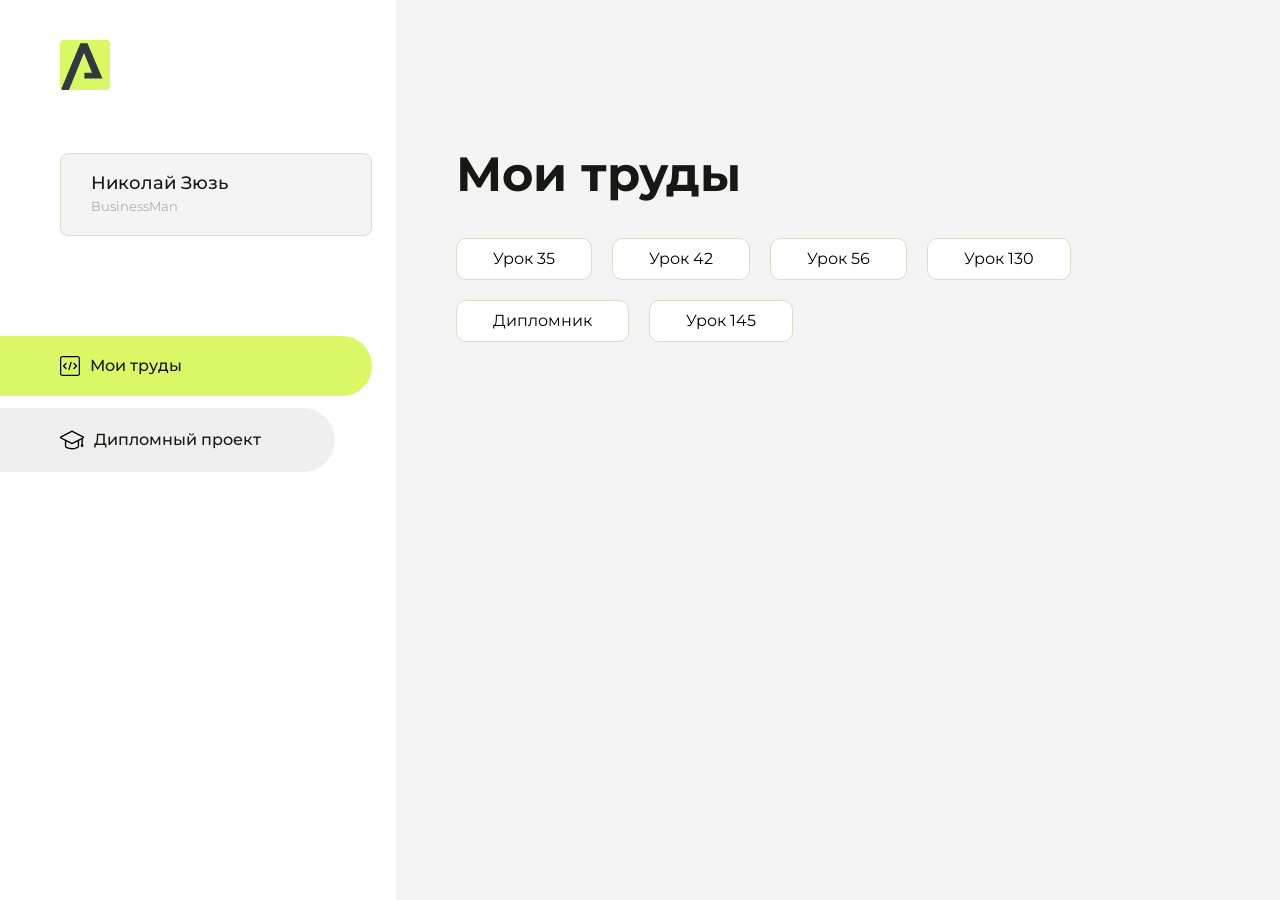
==== index.html @ 90c24ba6 "Update index.html" ====
<!DOCTYPE html>
<html lang="en">
<head>
    <meta charset="UTF-8">
    <meta name="viewport" content="width=device-width, initial-scale=1.0">
    <title>Мои труды</title>
    <link rel="shortcut icon" href="src/logo.ico" type="image/x-icon">
    <link rel="preconnect" href="https://fonts.googleapis.com">
    <link rel="preconnect" href="https://fonts.gstatic.com" crossorigin>
    <link href="https://fonts.googleapis.com/css2?family=Montserrat:wght@400;500;700&family=Rubik:wght@500&display=swap"
          rel="stylesheet">
    <link rel="stylesheet" href="Файлы/style.css">
</head>
<body id="body">
<div class="overlay" id="overlay"></div>
<div class="layout">
    <div class="burger" id="burger">
        <svg viewBox="0 0 24 24" fill="none" xmlns="http://www.w3.org/2000/svg">
            <g id="SVGRepo_bgCarrier" stroke-width="0"></g>
            <g id="SVGRepo_tracerCarrier" stroke-linecap="round" stroke-linejoin="round"></g>
            <g id="SVGRepo_iconCarrier">
                <path d="M4 18L20 18" stroke="#DAF765" stroke-width="2" stroke-linecap="round"></path>
                <path d="M4 12L20 12" stroke="#DAF765" stroke-width="2" stroke-linecap="round"></path>
                <path d="M4 6L20 6" stroke="#DAF765" stroke-width="2" stroke-linecap="round"></path>
            </g>
        </svg>
    </div>
    <aside class="sidebar" id="sidebar">
        <div class="sidebar__inner">
            <div class="logo">
                <svg width="50" height="50" viewBox="0 0 50 50" fill="none" xmlns="http://www.w3.org/2000/svg">
                    <g clip-path="url(#clip0_513_74730)">
                        <path d="M46.17 -0.257004H3.83C1.57281 -0.257004 -0.257 1.57281 -0.257 3.83V46.17C-0.257 48.4272 1.57281 50.257 3.83 50.257H46.17C48.4272 50.257 50.257 48.4272 50.257 46.17V3.83C50.257 1.57281 48.4272 -0.257004 46.17 -0.257004Z"
                              fill="#DAF765"/>
                        <path d="M24.375 38.4H42.461L27.441 3.1585H20.4355C20.4355 3.1585 6.7895 35.881 1.1945 49.294C2.015 50.0275 3.0945 50.257 3.6945 50.257H8.8445L23.954 13.07L32.0465 32.8285H24.375V38.4Z"
                              fill="#323843"/>
                    </g>
                    <defs>
                        <clipPath id="clip0_513_74730">
                            <rect width="50" height="50" fill="white"/>
                        </clipPath>
                    </defs>
                </svg>
            </div>
            <div class="sidebar__user">
                <div class="sidebar__name">Николай Зюзь</div>
                <div class="sidebar__text">BusinessMan</div>
            </div>
            <div class="sidebar__tabs">
                <div class="sidebar__item">
                    <button class="sidebar__button active" id="tasks">
                        <svg xmlns="http://www.w3.org/2000/svg" width="20" height="20" viewBox="0 0 20 20" fill="none">
                            <g clip-path="url(#clip0_704_74543)">
                                <path d="M17.7083 20H2.29167C1.0275 20 0 18.9725 0 17.7083V2.29167C0 1.0275 1.0275 0 2.29167 0H17.7083C18.9725 0 20 1.0275 20 2.29167V17.7083C20 18.9725 18.9725 20 17.7083 20ZM2.29167 1.25C1.7175 1.25 1.25 1.7175 1.25 2.29167V17.7083C1.25 18.2825 1.7175 18.75 2.29167 18.75H17.7083C18.2825 18.75 18.75 18.2825 18.75 17.7083V2.29167C18.75 1.7175 18.2825 1.25 17.7083 1.25H2.29167Z"
                                      fill="black"/>
                                <path d="M6.04167 13.125C5.88167 13.125 5.72167 13.0642 5.6 12.9417L3.1 10.4417C2.85583 10.1975 2.85583 9.80167 3.1 9.5575L5.6 7.0575C5.84417 6.81333 6.24 6.81333 6.48417 7.0575C6.72833 7.30167 6.72833 7.6975 6.48417 7.94167L4.42583 10L6.48417 12.0583C6.72833 12.3025 6.72833 12.6983 6.48417 12.9425C6.36167 13.0642 6.20167 13.125 6.04167 13.125Z"
                                      fill="black"/>
                                <path d="M8.95833 14.1667C8.9 14.1667 8.84 14.1583 8.78167 14.1417C8.45083 14.0442 8.26083 13.6967 8.35833 13.3658L10.4417 6.28251C10.5392 5.95084 10.8892 5.76417 11.2175 5.85917C11.5483 5.95667 11.7383 6.30417 11.6408 6.63501L9.5575 13.7183C9.47833 13.9908 9.22833 14.1667 8.95833 14.1667Z"
                                      fill="black"/>
                                <path d="M13.9583 13.125C13.7983 13.125 13.6383 13.0642 13.5167 12.9417C13.2725 12.6975 13.2725 12.3017 13.5167 12.0575L15.575 9.99916L13.5167 7.94083C13.2725 7.69666 13.2725 7.30083 13.5167 7.05666C13.7608 6.81249 14.1567 6.81249 14.4008 7.05666L16.9008 9.55666C17.145 9.80083 17.145 10.1967 16.9008 10.4408L14.4008 12.9408C14.2783 13.0642 14.1183 13.125 13.9583 13.125Z"
                                      fill="black"/>
                            </g>
                            <defs>
                                <clipPath id="clip0_704_74543">
                                    <rect width="20" height="20" fill="white"/>
                                </clipPath>
                            </defs>
                        </svg>
                        <span>Мои труды</span></button>
                </div>
                <div class="sidebar__item">
                    <button class="sidebar__button" id="diplom">
                        <svg xmlns="http://www.w3.org/2000/svg" width="24" height="24" viewBox="0 0 24 24" fill="none">
                            <g clip-path="url(#clip0_704_74553)">
                                <path d="M23.2628 10.5971C23.7176 10.365 24 9.90375 24 9.39337C24 8.883 23.7176 8.42175 23.2628 8.18962L12.6135 2.75362C12.2291 2.55824 11.7705 2.55787 11.3854 2.75399L0.736875 8.19C0.282375 8.42175 0 8.883 0 9.39337C0 9.90375 0.282375 10.365 0.736875 10.5971L4.89038 12.7177V18.2074C4.89038 19.8154 8.412 21.393 12 21.393C15.5884 21.393 19.1096 19.815 19.1096 18.2074V12.7174L21.4609 11.517V15.8017L20.901 17.2305C20.7409 17.6389 20.7934 18.0994 21.0405 18.4616C21.2876 18.8246 21.6979 19.041 22.1366 19.041C22.5754 19.041 22.9852 18.8246 23.2324 18.462C23.4795 18.099 23.532 17.6385 23.3719 17.2301L22.8124 15.8021V10.827L23.2628 10.5971ZM17.7623 18.1721C17.6198 18.6375 15.3491 20.0419 12 20.0419C8.65088 20.0419 6.38025 18.6375 6.2415 18.2074V12.3037L6.23887 12.3019C6.23812 12.057 6.1065 11.8207 5.87325 11.7019L1.3515 9.39337L12 3.95737L22.6489 9.39337L12 14.8294L5.87325 11.7019C5.54063 11.5331 4.6695 11.6674 4.5 12C4.33012 12.3322 4.55813 12.5479 4.89038 12.7177L11.3857 16.0331C11.5781 16.1314 11.7889 16.1805 12 16.1805C12.2107 16.1805 12.4222 16.1314 12.6146 16.0331L17.7593 13.407L17.7623 18.1721Z"
                                      fill="black"/>
                            </g>
                            <defs>
                                <clipPath id="clip0_704_74553">
                                    <rect width="24" height="24" fill="white"/>
                                </clipPath>
                            </defs>
                        </svg>
                        <span>Дипломный проект</span></button>
                </div>
            </div>
        </div>
    </aside>
    <div class="content">
        <div class="container">
            <div class="content__block" id="tasksBlock">
                <div class="content__title">Мои труды</div>
                <ul class="content__list">
                    <li class="content__list-item">
                        <a href="Календарь/index.html">Урок 35</a>
                    </li>
                    <li class="content__list-item">
                        <a href="Форма/index.html">Урок 42</a>
                    </li>
                    <li class="content__list-item">
                        <a href="Header/index.html">Урок 56</a>
                    </li>
                    <li class="content__list-item">
                        <a href="Harakt/index.html">Урок 130</a>
                    </li>
                    <li class="content__list-item">
                        <a href="Gym/index.html">Дипломник</a>
                    </li>
                    <li class="content__list-item">
                        <a href="JavaConsole/index.html">Урок 145</a>
                    </li>
                </ul>
            </div>
            <div class="content__block hidden" id="diplomBlock">
                <div class="content__title">Дипломный проект</div>
                <div class="content__list-diplom">
                    <a href="ПАПКА-С-НОМЕРОМ-УРОКА">Ссылка на ДЗ</a>
                </div>
                <div class="content__decor">
                    <div class="content__decor-text">Давай проверим, чему ты научился!</div>
                    <div class="content__decor-img">
                        <img src="src/decor.png" alt="decor">
                    </div>
                </div>
            </div>
        </div>
    </div>
</div>
<script src="src/index.js"></script>
</body>
</html>
---- Файлы/style.css ----
*{padding: 0;margin: 0;border: 0;}
*,*:before,*:after{-webkit-box-sizing: border-box;box-sizing: border-box;}
:focus,:active{outline: none;}
a:focus,a:active{outline: none;}
nav,footer,header,aside{display: block;}
html,body{
    height:100%;width:100%;
    font-size:100%;line-height:1;-ms-text-size-adjust:100%;-moz-text-size-adjust:100%;-webkit-text-size-adjust:100%;}
input,button,textarea{font-family:inherit;}
input::-ms-clear{display: none;}
button{cursor: pointer;}
button::-moz-focus-inner{padding:0;border:0;}
a,a:visited{text-decoration: none;}
a:hover{text-decoration: none;}
ul li{list-style: none;}
img{vertical-align: top;}
h1,h2,h3,h4,h5,h6{font-size:inherit;font-weight: inherit;}
a{color:inherit;}



body {
    font-family: "Montserrat",SansSerif;
    color: black;
}

body.overflow {
    overflow: hidden;
}



.layout {
    display: -webkit-box;
    display: -ms-flexbox;
    display: flex;
    min-height: 100vh;
}

.sidebar {
    padding: 40px 24px 40px 0;
    -ms-flex-negative: 0;
    flex-shrink: 0;
    background-color: white;
}



.content {
    -webkit-box-flex: 1;
    -ms-flex-positive: 1;
    flex-grow: 1;
    background-color: #F4F4F4;
}

.container {
    display: -webkit-box;
    display: -ms-flexbox;
    display: flex;
    -webkit-box-orient: vertical;
    -webkit-box-direction: normal;
    -ms-flex-direction: column;
    flex-direction: column;
    -webkit-box-pack: center;
    -ms-flex-pack: center;
    justify-content: center;
    -webkit-box-align: center;
    -ms-flex-align: center;
    align-items: center;
    padding: 150px 60px 80px 60px;
}


.logo {
    margin-left: 60px;
    margin-bottom: 60px;
}

.sidebar__user {
    background-color: #F4F4F4;
    padding: 20px 30px;
    margin-left: 60px;
    margin-bottom: 100px;
    border-radius: 8px;
    border: 1px solid #DADEC9;
}

.sidebar__name {
    color:#161814;
    font-size: 18px;
    font-weight: 500;
    margin-bottom: 6px;
}

.sidebar__text {
    color: #AFB1A7;
    font-size: 13px;
    font-weight: 400;
    line-height: 130%; /* 16.9px */
}

.sidebar__item {
    width: 372px;
}

.sidebar__button {
    display: -webkit-box;
    display: -ms-flexbox;
    display: flex;
    -webkit-box-align: center;
    -ms-flex-align: center;
    align-items: center;
    gap: 10px;
    padding: 20px 60px;
    margin-bottom: 12px;
    border-radius: 0px 100px 100px 0px;
    -webkit-transition: all .5s;
    -o-transition: all .5s;
    transition: all .5s;
    cursor: pointer;
    width: 90%;
    color:#161814;
    font-size: 16px;
    font-weight: 500;
}

.sidebar__button.active , .sidebar__button:hover {
    width: 100%;
    background-color: #DAF765;
}


.content__title {
    color: #161814;
    font-size: 48px;
    font-weight: 700;
    margin-bottom: 40px;
}

.content__list {
    display: -webkit-box;
    display: -ms-flexbox;
    display: flex;
    -webkit-box-align: center;
    -ms-flex-align: center;
    align-items: center;
    -ms-flex-wrap: wrap;
    flex-wrap: wrap;
    gap: 20px;
}



.content__list-item  {
    cursor: pointer;
    padding: 12px 18px;
    background-color: #fff;
    border-radius: 10px;
    border: 1px solid #DADEC9;
    -webkit-transition: all .3s;
    -o-transition: all .3s;
    transition: all .3s;
}

.content__list-item:hover,.content__list-diplom:hover {
    background-color: #AFB1A7;
}

li a {
    padding: 12px 18px;

}


.content__list-diplom {
    -webkit-transition: all .3s;
    -o-transition: all .3s;
    transition: all .3s;
    display: inline-block;
    padding: 12px 18px;
    background-color: #fff;
    border-radius: 10px;
    border: 1px solid #DADEC9;
}

.content__decor {
    display: -webkit-box;
    display: -ms-flexbox;
    display: flex;
    -webkit-box-align: center;
    -ms-flex-align: center;
    align-items: center;
}

.content__decor-text {
    color:#BEDD44;
    font-size: 36px;
    font-weight: 700;
    line-height: 110%; /* 39.6px */
}

.content__block {
    max-width: 1200px;
}

.content__block.hidden {
    display: none;
}

.content__decor-img img{
    width: 100%;
}

.burger {
    display: none;
    padding: 5px;
    position: fixed;
    top: 3%;
    right: 7%;
    width: 40px;
    height: 40px;
    background-color: #161814;
    border-radius: 50%;
    z-index: 10;
    border: 1px solid #DAF765;
}

@media (max-width: 768px) {
    .burger {
        display: block;
    }

    .sidebar {
        -webkit-transition: all .3s;
        -o-transition: all .3s;
        transition: all .3s;
        -webkit-transform: translateX(-100%);
        -ms-transform: translateX(-100%);
        transform: translateX(-100%);
        position: fixed;
        top: 0;
        left: 0;
        bottom: 0;
        z-index: 5;
    }

    .sidebar.show {
        -webkit-transform: translateX(0%);
        -ms-transform: translateX(0%);
        transform: translateX(0%);
    }

    .overlay {
        opacity: 0;
        pointer-events: none;
        -webkit-transition: all .3s;
        -o-transition: all .3s;
        transition: all .3s;
        position: absolute;
        top: 0;
        right: 0;
        left: 0;
        bottom: 0;
        z-index: 3;
        background-color: #000000e0;
    }

    .overlay.show {
        opacity: 1;
        pointer-events: all;
    }

    .container {
        padding: 40px 20px;
        min-height: 100%;
    }

    .content__decor {
        margin-top: 20px;
        -webkit-box-orient: vertical;
        -webkit-box-direction: normal;
        -ms-flex-direction: column;
        flex-direction: column;
    }
}

@media (max-width: 400px) {
    .sidebar__user {
        margin-left: 0;
    }
}
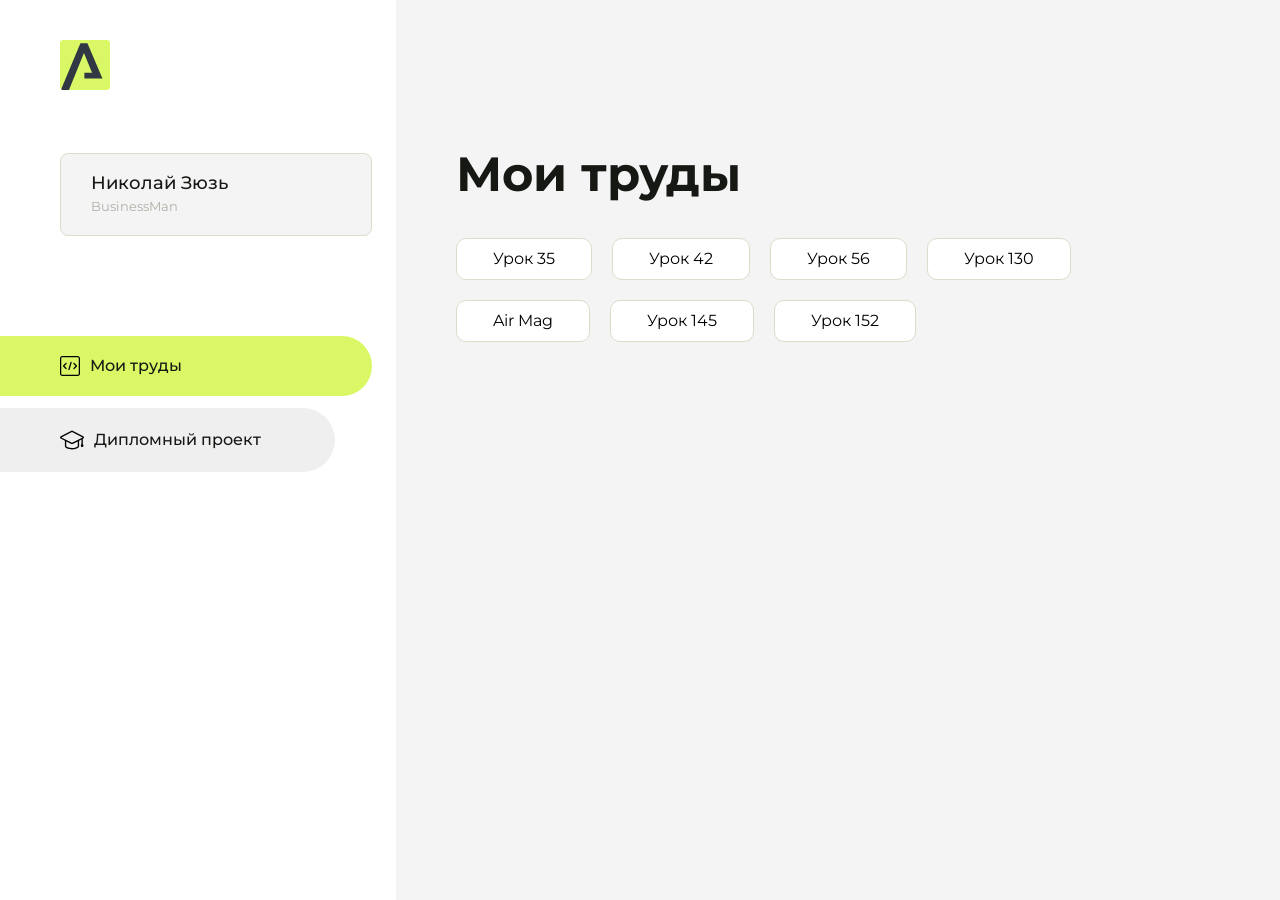
==== commit f6e2d402: "Update index.html" ====
--- a/index.html
+++ b/index.html
@@ -104,10 +104,13 @@
                         <a href="Harakt/index.html">Урок 130</a>
                     </li>
                     <li class="content__list-item">
-                        <a href="Gym/index.html">Дипломник</a>
+                        <a href="Gym/index.html">Air Mag</a>
                     </li>
                     <li class="content__list-item">
                         <a href="JavaConsole/index.html">Урок 145</a>
+                    </li>
+                    <li class="content__list-item">
+                        <a href="JavaConsole-2/index.html">Урок 152</a>
                     </li>
                 </ul>
             </div>
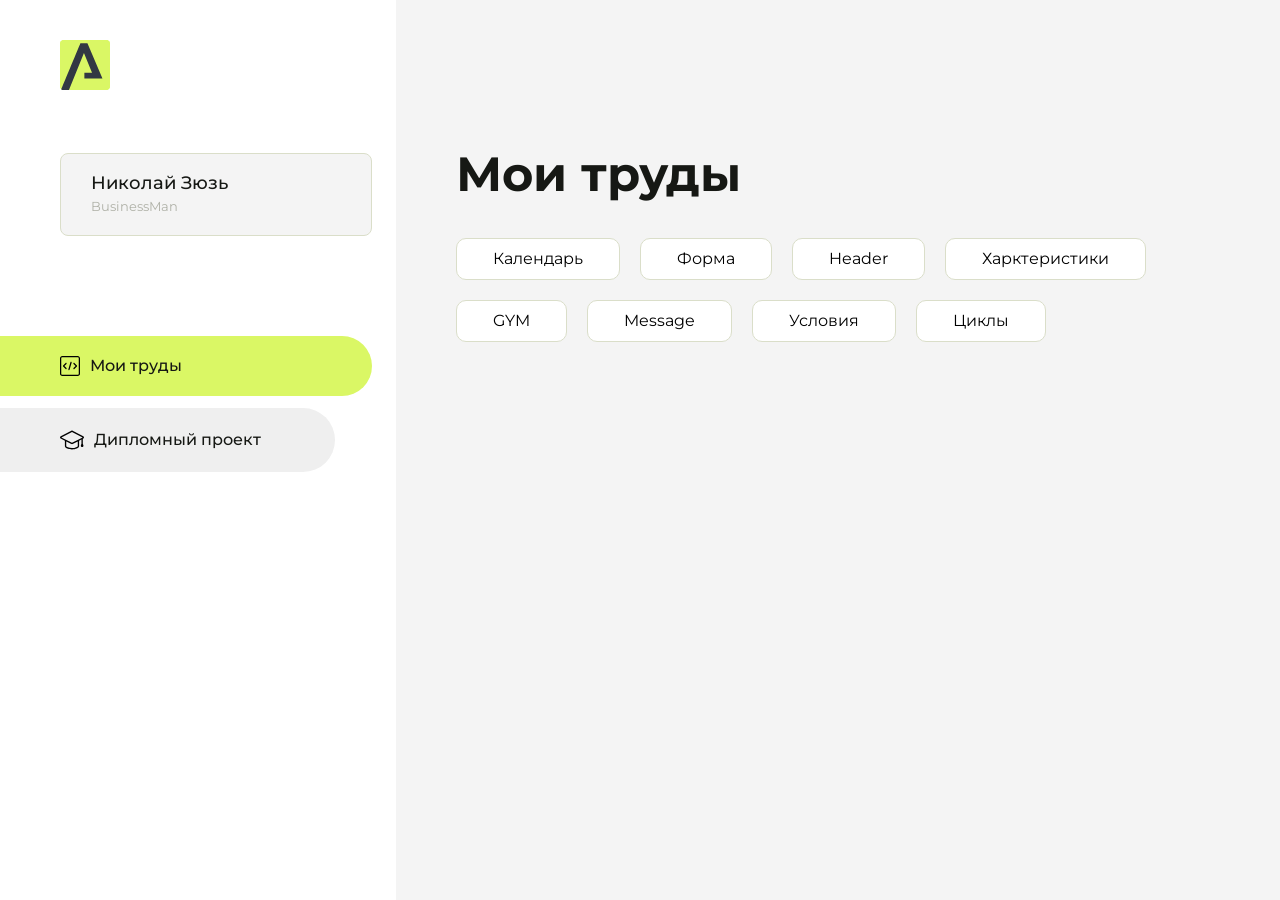
==== commit 22dfda57: "Update index.html" ====
--- a/index.html
+++ b/index.html
@@ -92,25 +92,28 @@
                 <div class="content__title">Мои труды</div>
                 <ul class="content__list">
                     <li class="content__list-item">
-                        <a href="Календарь/index.html">Урок 35</a>
+                        <a href="Календарь/index.html">Календарь</a>
                     </li>
                     <li class="content__list-item">
-                        <a href="Форма/index.html">Урок 42</a>
+                        <a href="Форма/index.html">Форма</a>
                     </li>
                     <li class="content__list-item">
-                        <a href="Header/index.html">Урок 56</a>
+                        <a href="Header/index.html">Header</a>
                     </li>
                     <li class="content__list-item">
-                        <a href="Harakt/index.html">Урок 130</a>
+                        <a href="Harakt/index.html">Харктеристики</a>
                     </li>
                     <li class="content__list-item">
-                        <a href="Gym/index.html">Air Mag</a>
+                        <a href="Gym/index.html">GYM</a>
                     </li>
                     <li class="content__list-item">
-                        <a href="JavaConsole/index.html">Урок 145</a>
+                        <a href="JavaConsole/index.html">Message</a>
                     </li>
                     <li class="content__list-item">
-                        <a href="JavaConsole-2/index.html">Урок 152</a>
+                        <a href="Conditions/index.html">Условия</a>
+                    </li>
+                     <li class="content__list-item">
+                        <a href="Cycles/index.html">Циклы</a>
                     </li>
                 </ul>
             </div>
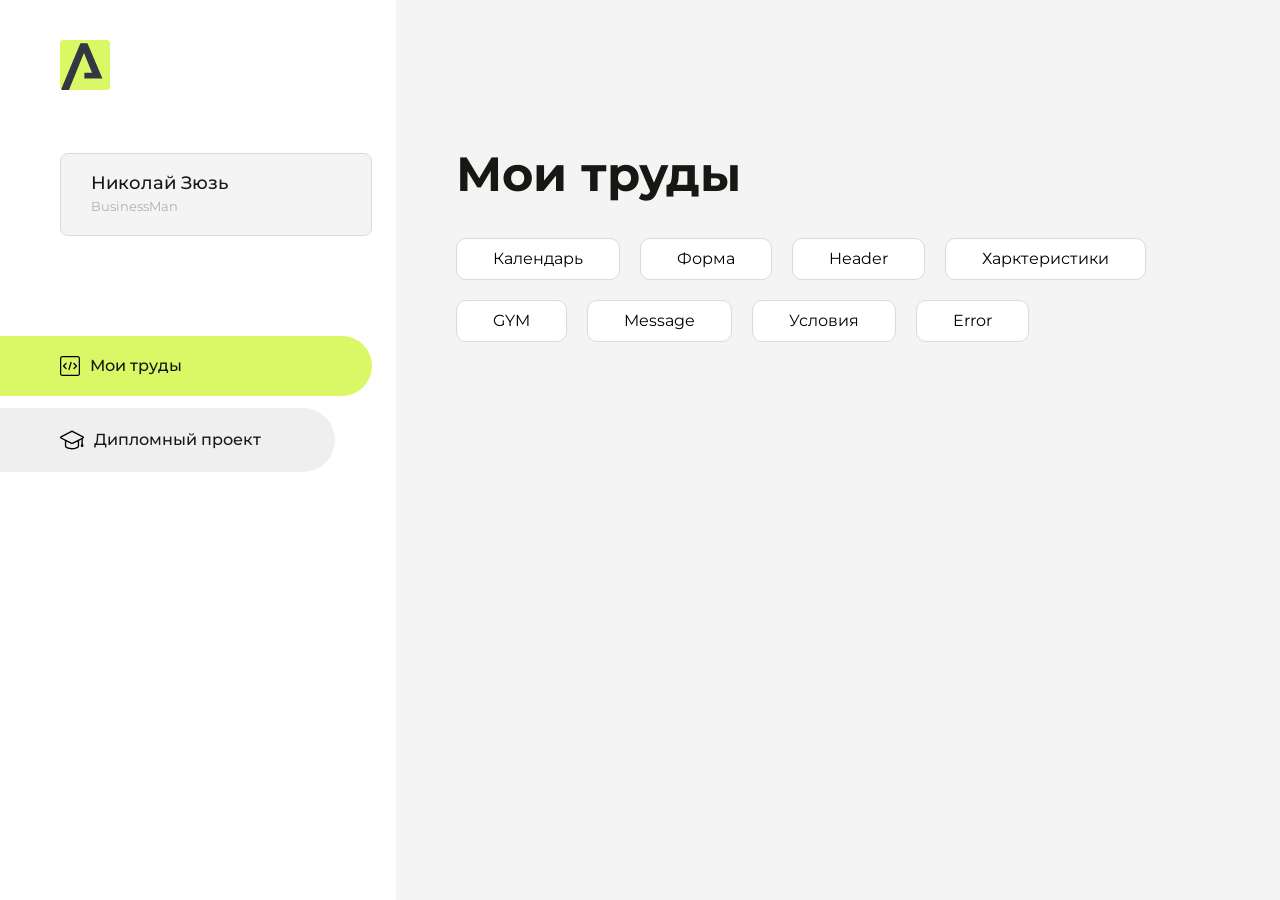
==== commit aee49c6f: "Update index.html" ====
--- a/index.html
+++ b/index.html
@@ -113,7 +113,7 @@
                         <a href="Conditions/index.html">Условия</a>
                     </li>
                      <li class="content__list-item">
-                        <a href="Cycles/index.html">Циклы</a>
+                        <a href="Cycles/index.html">Error</a>
                     </li>
                 </ul>
             </div>
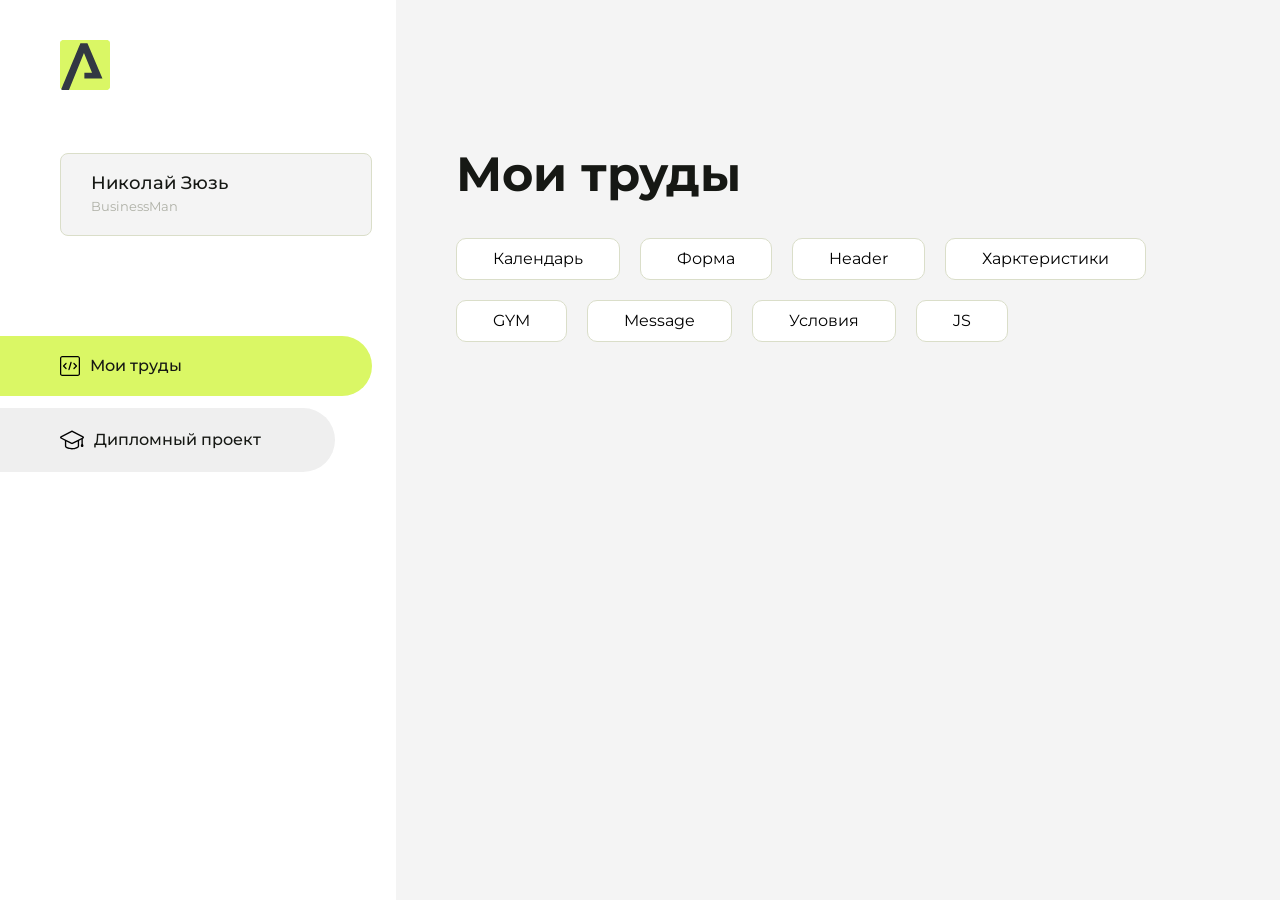
==== commit b8834586: "Update index.html" ====
--- a/index.html
+++ b/index.html
@@ -113,7 +113,7 @@
                         <a href="Conditions/index.html">Условия</a>
                     </li>
                      <li class="content__list-item">
-                        <a href="Cycles/index.html">Error</a>
+                        <a href="JS/index.html">JS</a>
                     </li>
                 </ul>
             </div>
